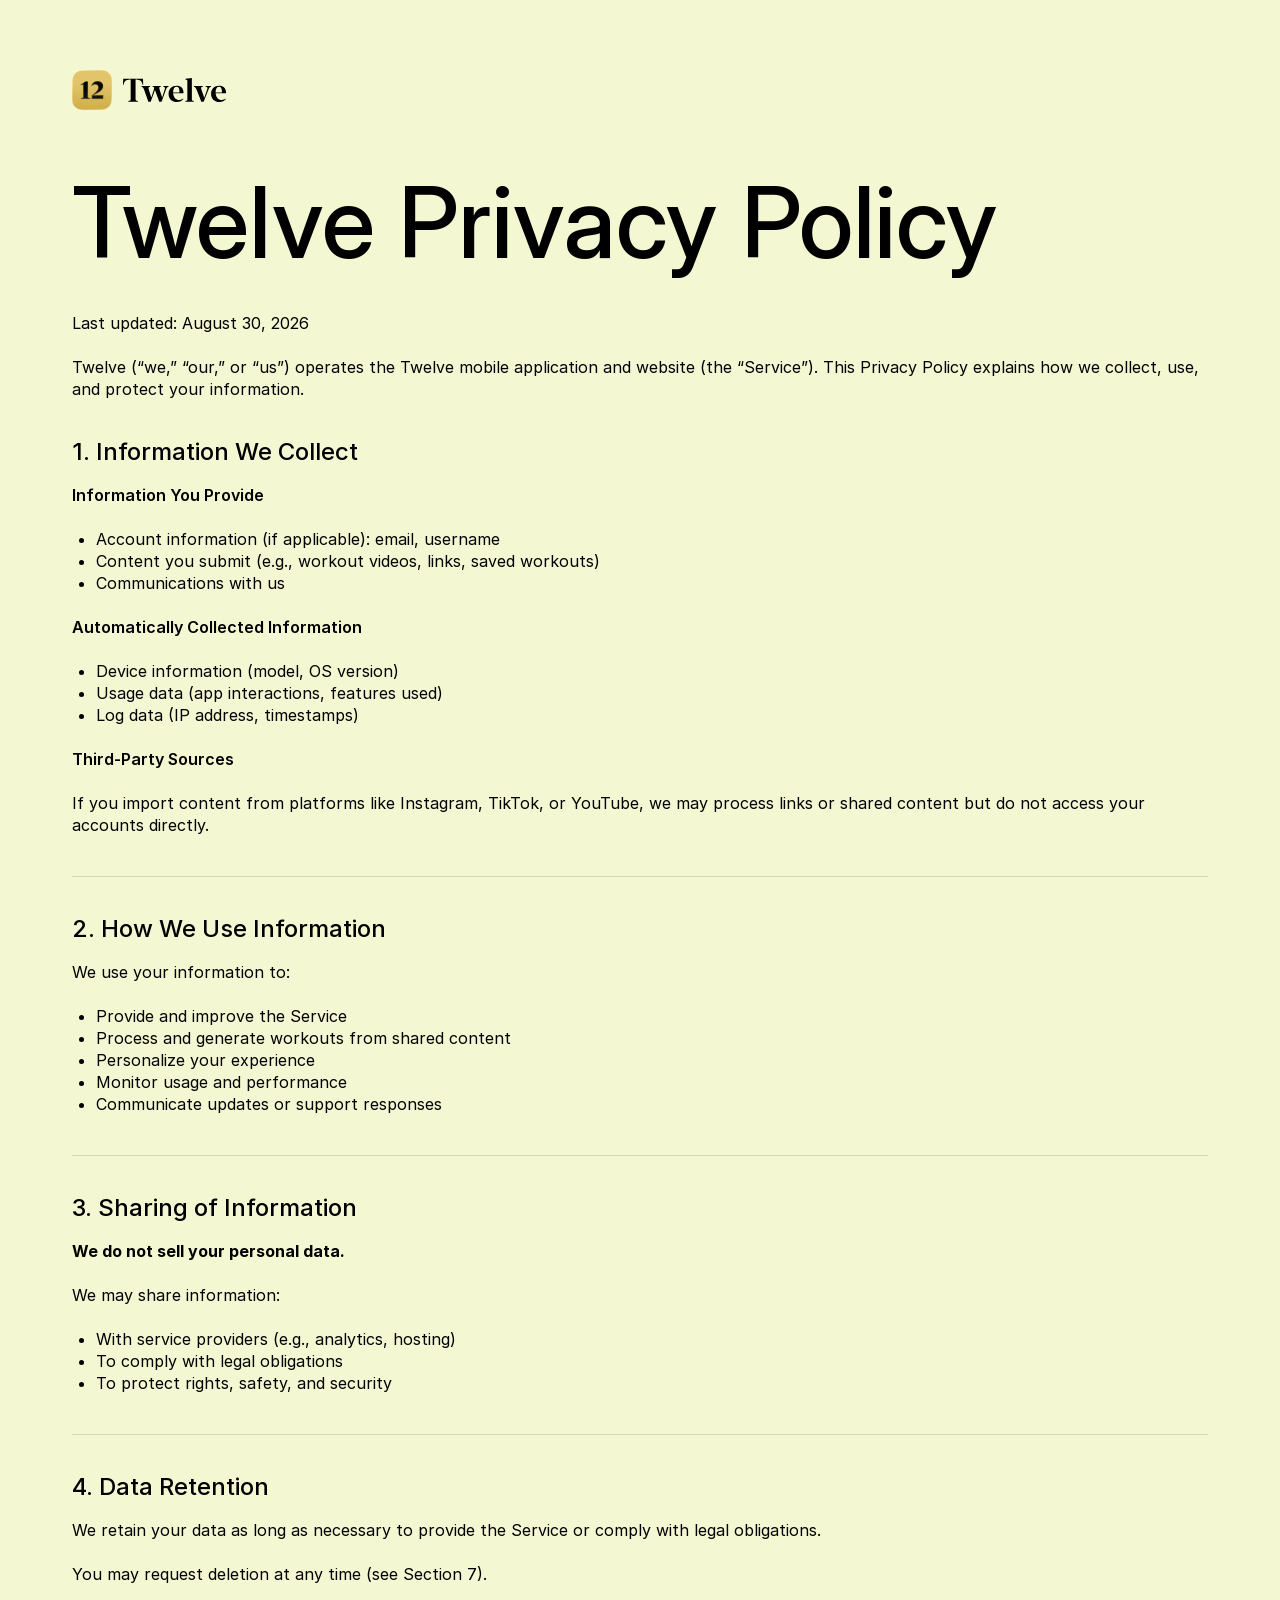
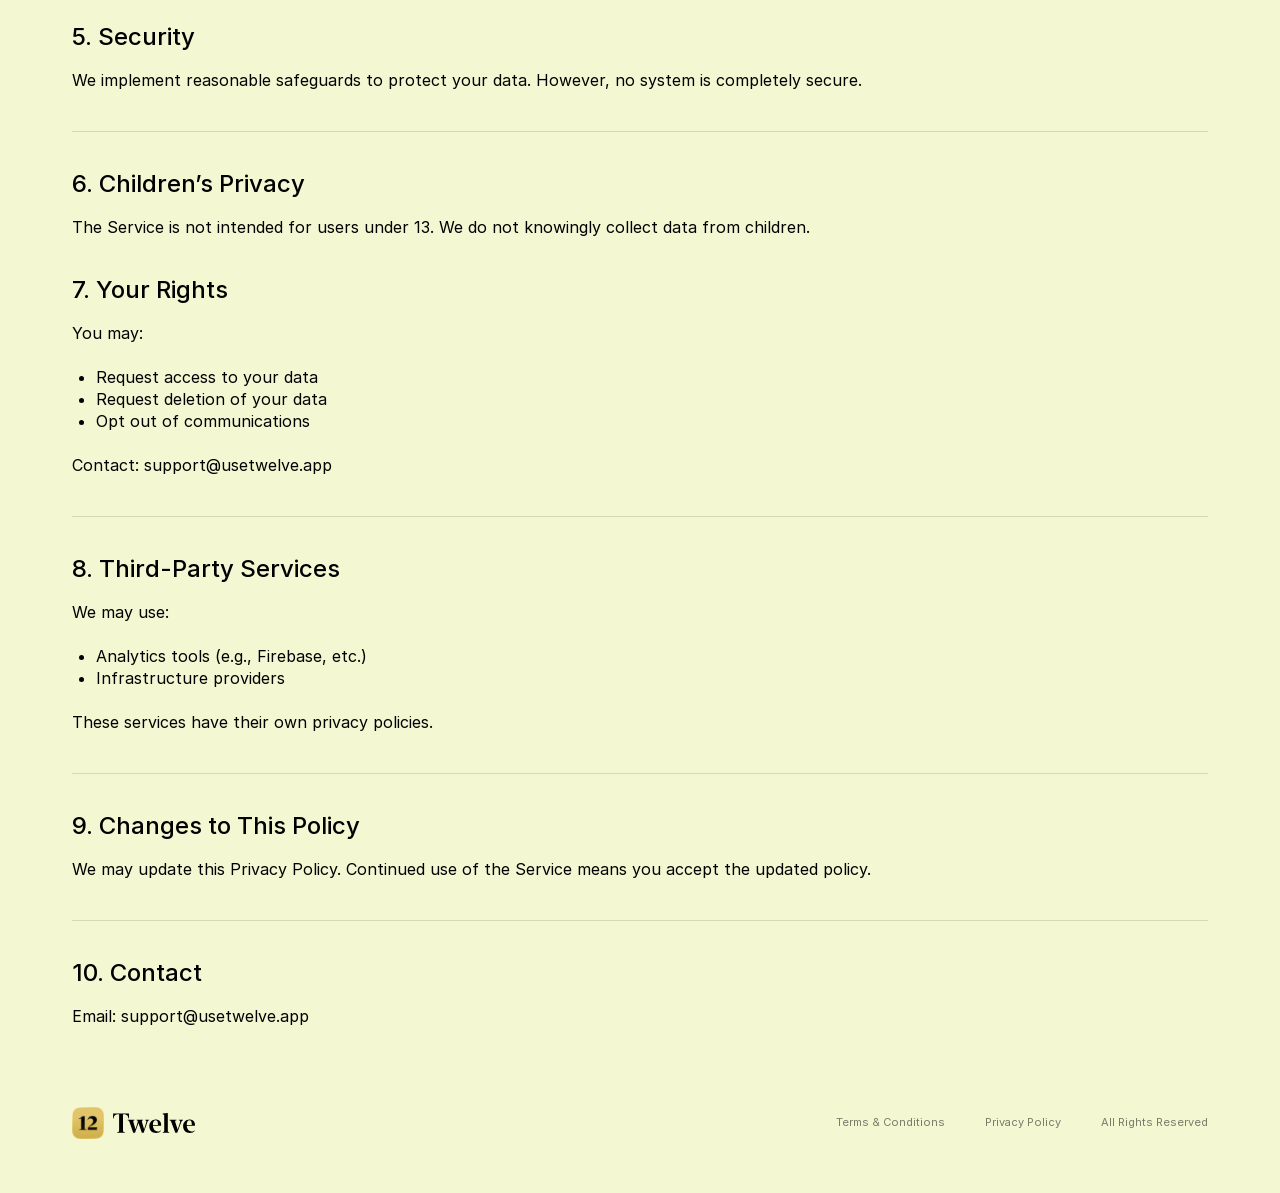
==== privacy.html @ 7c696187 "Add privacy policy and terms pages + site footer" ====
<!DOCTYPE html>
<html lang="en">
<head>
  <meta charset="utf-8" />
  <meta name="viewport" content="width=device-width, initial-scale=1" />
  <title>Privacy Policy — Twelve</title>
  <meta name="description" content="Twelve privacy policy." />
  <link rel="stylesheet" href="legal.css" />
</head>
<body>
  <main class="legal-wrap">
    <a class="logo" href="/" aria-label="Twelve home">
      <img class="mark" src="assets/logo-mark.png" alt="Twelve logo" />
      <img class="wordmark" src="assets/wordmark.svg" alt="Twelve" />
    </a>

    <h1>Twelve Privacy Policy</h1>

    <div class="legal-content">
      <div class="intro">
        <p>Last updated: August 30, 2026</p>
        <p>Twelve (&ldquo;we,&rdquo; &ldquo;our,&rdquo; or &ldquo;us&rdquo;) operates the Twelve mobile application and website (the &ldquo;Service&rdquo;). This Privacy Policy explains how we collect, use, and protect your information.</p>
      </div>

      <section>
        <h2>1. Information We Collect</h2>
        <div>
          <p class="subhead-bold">Information You Provide</p>
          <ul>
            <li>Account information (if applicable): email, username</li>
            <li>Content you submit (e.g., workout videos, links, saved workouts)</li>
            <li>Communications with us</li>
          </ul>
          <p class="subhead-bold">Automatically Collected Information</p>
          <ul>
            <li>Device information (model, OS version)</li>
            <li>Usage data (app interactions, features used)</li>
            <li>Log data (IP address, timestamps)</li>
          </ul>
          <p class="subhead-bold">Third-Party Sources</p>
          <p>If you import content from platforms like Instagram, TikTok, or YouTube, we may process links or shared content but do not access your accounts directly.</p>
        </div>
      </section>

      <hr />

      <section>
        <h2>2. How We Use Information</h2>
        <div>
          <p>We use your information to:</p>
          <ul>
            <li>Provide and improve the Service</li>
            <li>Process and generate workouts from shared content</li>
            <li>Personalize your experience</li>
            <li>Monitor usage and performance</li>
            <li>Communicate updates or support responses</li>
          </ul>
        </div>
      </section>

      <hr />

      <section>
        <h2>3. Sharing of Information</h2>
        <div>
          <p class="bold">We do not sell your personal data.</p>
          <p>We may share information:</p>
          <ul>
            <li>With service providers (e.g., analytics, hosting)</li>
            <li>To comply with legal obligations</li>
            <li>To protect rights, safety, and security</li>
          </ul>
        </div>
      </section>

      <hr />

      <section>
        <h2>4. Data Retention</h2>
        <div>
          <p>We retain your data as long as necessary to provide the Service or comply with legal obligations.</p>
          <p>You may request deletion at any time (see Section 7).</p>
        </div>
      </section>

      <section>
        <h2>5. Security</h2>
        <p>We implement reasonable safeguards to protect your data. However, no system is completely secure.</p>
      </section>

      <hr />

      <section>
        <h2>6. Children&rsquo;s Privacy</h2>
        <p>The Service is not intended for users under 13. We do not knowingly collect data from children.</p>
      </section>

      <section>
        <h2>7. Your Rights</h2>
        <div>
          <p>You may:</p>
          <ul>
            <li>Request access to your data</li>
            <li>Request deletion of your data</li>
            <li>Opt out of communications</li>
          </ul>
          <p>Contact: support@usetwelve.app</p>
        </div>
      </section>

      <hr />

      <section>
        <h2>8. Third-Party Services</h2>
        <div>
          <p>We may use:</p>
          <ul>
            <li>Analytics tools (e.g., Firebase, etc.)</li>
            <li>Infrastructure providers</li>
          </ul>
          <p>These services have their own privacy policies.</p>
        </div>
      </section>

      <hr />

      <section>
        <h2>9. Changes to This Policy</h2>
        <p>We may update this Privacy Policy. Continued use of the Service means you accept the updated policy.</p>
      </section>

      <hr />

      <section>
        <h2>10. Contact</h2>
        <p>Email: support@usetwelve.app</p>
      </section>
    </div>
  </main>

  <footer>
    <div class="credits">
      <a class="footer-logo" href="/" aria-label="Twelve home">
        <img class="mark" src="assets/logo-mark.png" alt="" />
        <img class="wordmark" src="assets/wordmark.svg" alt="Twelve" />
      </a>
      <div class="links">
        <a href="/terms-conditions">Terms &amp; Conditions</a>
        <a href="/privacy">Privacy Policy</a>
        <span>All Rights Reserved</span>
      </div>
    </div>
  </footer>
</body>
</html>
---- legal.css ----
/* Shared styles for Twelve legal pages */
@font-face {
  font-family: "Inter";
  src: url("assets/Inter-Regular.woff2") format("woff2");
  font-weight: 400; font-style: normal; font-display: swap;
}
@font-face {
  font-family: "Inter";
  src: url("assets/Inter-Medium.woff2") format("woff2");
  font-weight: 500; font-style: normal; font-display: swap;
}
@font-face {
  font-family: "Inter";
  src: url("assets/Inter-SemiBold.woff2") format("woff2");
  font-weight: 600; font-style: normal; font-display: swap;
}
@font-face {
  font-family: "Inter";
  src: url("assets/Inter-Bold.woff2") format("woff2");
  font-weight: 700; font-style: normal; font-display: swap;
}
@font-face {
  font-family: "Inter Display";
  src: url("assets/InterDisplay-Medium.woff2") format("woff2");
  font-weight: 500; font-style: normal; font-display: swap;
}

* { margin: 0; padding: 0; box-sizing: border-box; }

body {
  background: #f3f7d2;
  color: #000;
  font-family: "Inter", -apple-system, BlinkMacSystemFont, sans-serif;
}

.legal-wrap {
  max-width: 1280px;
  margin: 0 auto;
  padding: 0 72px;
}

.logo {
  display: inline-block;
  position: relative;
  margin-top: 70px;
  width: 156px;
  height: 40px;
}
.logo .mark { position: absolute; left: 0; top: 0; width: 40px; height: 40px; }
.logo .wordmark { position: absolute; left: 50.65px; top: 7.73px; width: 103.19px; height: 24.58px; }

h1 {
  font-family: "Inter Display", "Inter", sans-serif;
  font-weight: 500;
  font-size: 98px;
  line-height: 1;
  margin-top: 60px; /* logo bottom (110) -> h1 top (170) */
  word-break: break-word;
}

.legal-content {
  margin-top: 40px;
  display: flex;
  flex-direction: column;
  gap: 40px;
  padding-bottom: 80px;
}

.intro { font-size: 16px; line-height: 22px; }
.intro p + p { margin-top: 22px; }

section { display: flex; flex-direction: column; gap: 20px; }
section h2 { font-weight: 500; font-size: 24px; line-height: 1; }
section p, section li { font-size: 16px; line-height: 22px; }
section p + p, section ul + p, section p + ul { margin-top: 22px; }
section ul { list-style: disc; padding-left: 24px; }
section .subhead-bold { font-weight: 600; }
section .bold { font-weight: 700; }

hr {
  border: none;
  border-top: 1px solid rgba(0, 0, 0, 0.12);
  width: 100%;
}

footer {
  padding: 0 72px 54px;
  max-width: 1280px;
  margin: 0 auto;
}
footer .credits {
  display: flex;
  align-items: center;
  justify-content: space-between;
  max-width: 1500px;
  width: 100%;
}
footer .footer-logo { position: relative; width: 124.8px; height: 32px; display: block; }
footer .footer-logo .mark { position: absolute; left: 0; top: 0; width: 32px; height: 32px; }
footer .footer-logo .wordmark { position: absolute; left: 40.52px; top: 6.19px; width: 82.55px; height: 19.66px; }
footer .links {
  display: flex;
  gap: 40px;
  align-items: center;
  font-size: 11px;
  line-height: 1.4;
  color: rgba(0, 0, 0, 0.5);
  white-space: nowrap;
}
footer .links a { color: inherit; text-decoration: none; }
footer .links a:hover { text-decoration: underline; }

@media (max-width: 860px) {
  .legal-wrap { padding: 0 16px; }
  .logo { margin-top: 50px; }
  h1 { font-size: 44px; margin-top: 50px; }
  .legal-content { margin-top: 36px; }

  footer { padding: 40px 16px; }
  footer .credits {
    flex-direction: column;
    gap: 39px;
    align-items: center;
  }
  footer .credits { flex-direction: column-reverse; }
  footer .links { width: 100%; justify-content: space-between; gap: 0; }
}
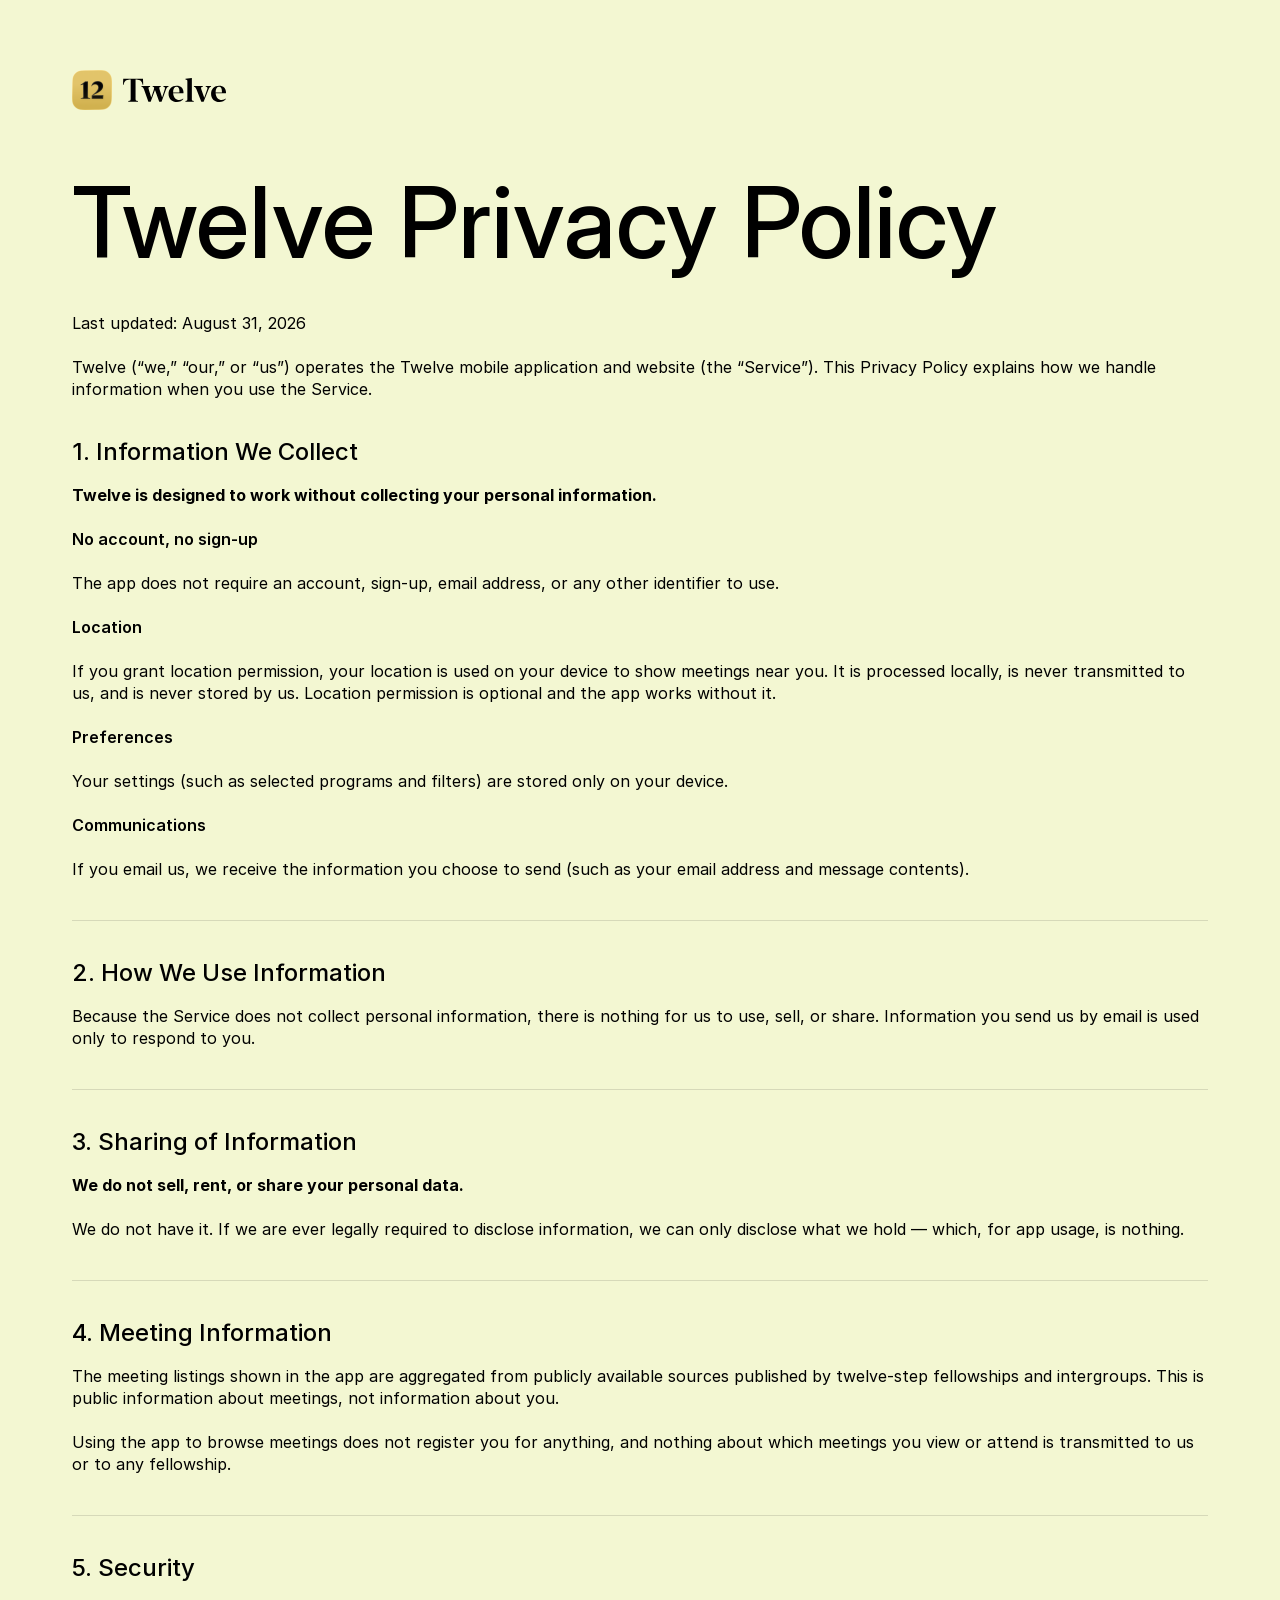
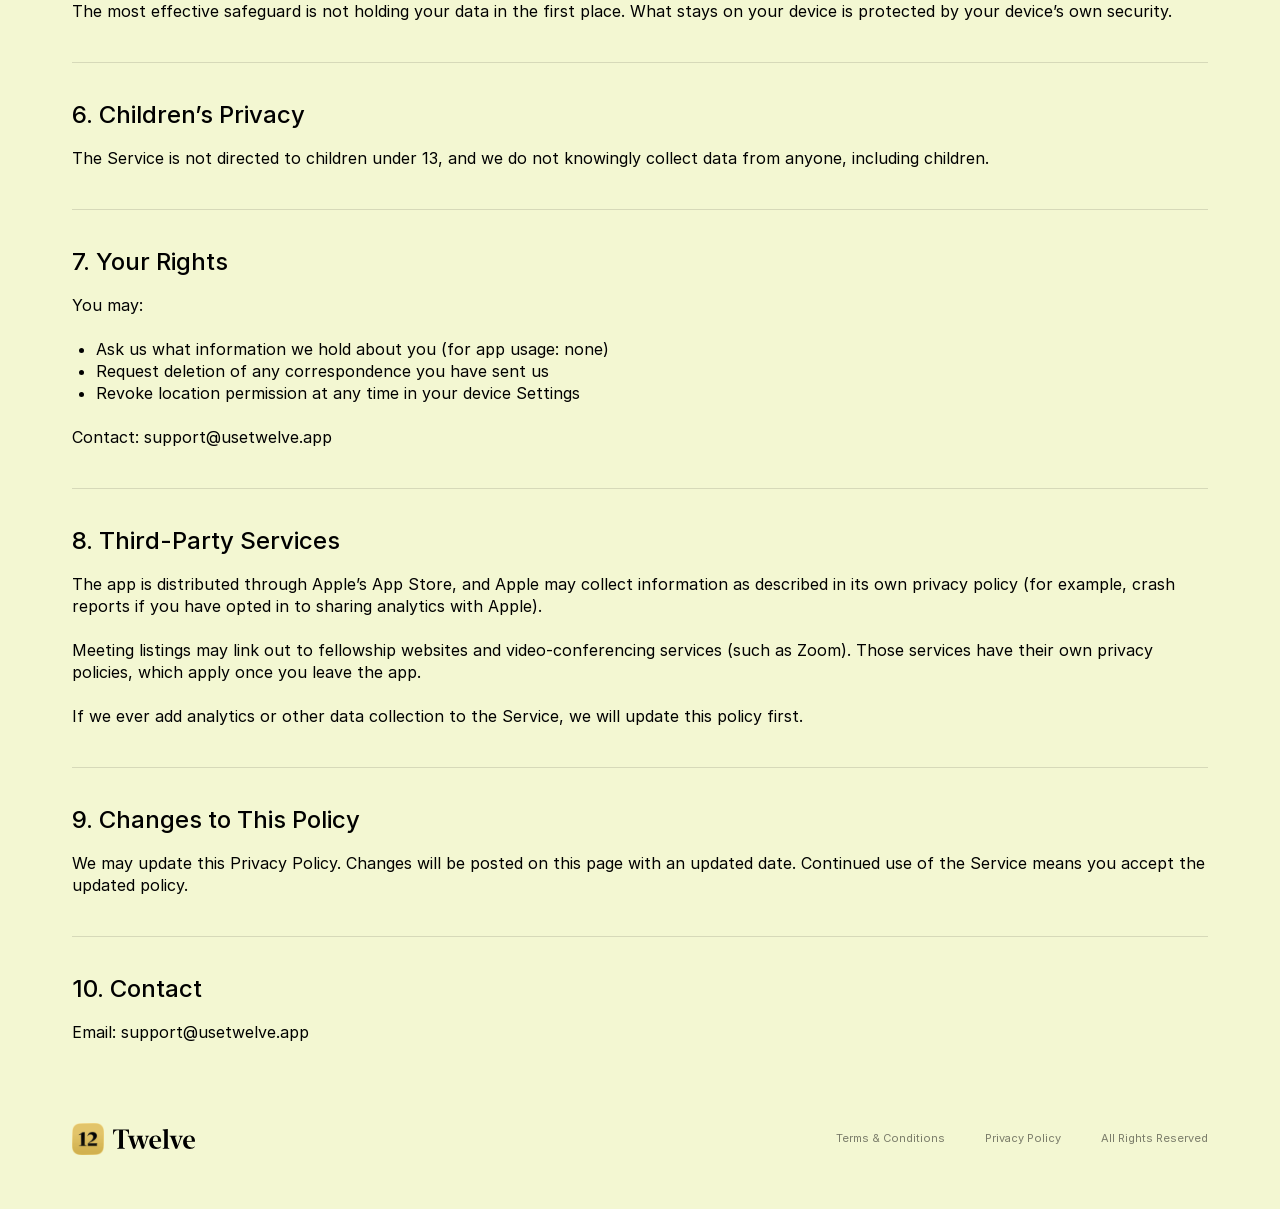
==== commit bab92e86: "Rewrite privacy + terms for Twelve (meeting directory), replacing template copy" ====
--- a/privacy.html
+++ b/privacy.html
@@ -18,27 +18,22 @@
 
     <div class="legal-content">
       <div class="intro">
-        <p>Last updated: August 30, 2026</p>
-        <p>Twelve (&ldquo;we,&rdquo; &ldquo;our,&rdquo; or &ldquo;us&rdquo;) operates the Twelve mobile application and website (the &ldquo;Service&rdquo;). This Privacy Policy explains how we collect, use, and protect your information.</p>
+        <p>Last updated: August 31, 2026</p>
+        <p>Twelve (&ldquo;we,&rdquo; &ldquo;our,&rdquo; or &ldquo;us&rdquo;) operates the Twelve mobile application and website (the &ldquo;Service&rdquo;). This Privacy Policy explains how we handle information when you use the Service.</p>
       </div>
 
       <section>
         <h2>1. Information We Collect</h2>
         <div>
-          <p class="subhead-bold">Information You Provide</p>
-          <ul>
-            <li>Account information (if applicable): email, username</li>
-            <li>Content you submit (e.g., workout videos, links, saved workouts)</li>
-            <li>Communications with us</li>
-          </ul>
-          <p class="subhead-bold">Automatically Collected Information</p>
-          <ul>
-            <li>Device information (model, OS version)</li>
-            <li>Usage data (app interactions, features used)</li>
-            <li>Log data (IP address, timestamps)</li>
-          </ul>
-          <p class="subhead-bold">Third-Party Sources</p>
-          <p>If you import content from platforms like Instagram, TikTok, or YouTube, we may process links or shared content but do not access your accounts directly.</p>
+          <p class="bold">Twelve is designed to work without collecting your personal information.</p>
+          <p class="subhead-bold">No account, no sign-up</p>
+          <p>The app does not require an account, sign-up, email address, or any other identifier to use.</p>
+          <p class="subhead-bold">Location</p>
+          <p>If you grant location permission, your location is used on your device to show meetings near you. It is processed locally, is never transmitted to us, and is never stored by us. Location permission is optional and the app works without it.</p>
+          <p class="subhead-bold">Preferences</p>
+          <p>Your settings (such as selected programs and filters) are stored only on your device.</p>
+          <p class="subhead-bold">Communications</p>
+          <p>If you email us, we receive the information you choose to send (such as your email address and message contents).</p>
         </div>
       </section>
 
@@ -47,14 +42,7 @@
       <section>
         <h2>2. How We Use Information</h2>
         <div>
-          <p>We use your information to:</p>
-          <ul>
-            <li>Provide and improve the Service</li>
-            <li>Process and generate workouts from shared content</li>
-            <li>Personalize your experience</li>
-            <li>Monitor usage and performance</li>
-            <li>Communicate updates or support responses</li>
-          </ul>
+          <p>Because the Service does not collect personal information, there is nothing for us to use, sell, or share. Information you send us by email is used only to respond to you.</p>
         </div>
       </section>
 
@@ -63,46 +51,45 @@
       <section>
         <h2>3. Sharing of Information</h2>
         <div>
-          <p class="bold">We do not sell your personal data.</p>
-          <p>We may share information:</p>
-          <ul>
-            <li>With service providers (e.g., analytics, hosting)</li>
-            <li>To comply with legal obligations</li>
-            <li>To protect rights, safety, and security</li>
-          </ul>
+          <p class="bold">We do not sell, rent, or share your personal data.</p>
+          <p>We do not have it. If we are ever legally required to disclose information, we can only disclose what we hold &mdash; which, for app usage, is nothing.</p>
         </div>
       </section>
 
       <hr />
 
       <section>
-        <h2>4. Data Retention</h2>
+        <h2>4. Meeting Information</h2>
         <div>
-          <p>We retain your data as long as necessary to provide the Service or comply with legal obligations.</p>
-          <p>You may request deletion at any time (see Section 7).</p>
+          <p>The meeting listings shown in the app are aggregated from publicly available sources published by twelve-step fellowships and intergroups. This is public information about meetings, not information about you.</p>
+          <p>Using the app to browse meetings does not register you for anything, and nothing about which meetings you view or attend is transmitted to us or to any fellowship.</p>
         </div>
       </section>
 
+      <hr />
+
       <section>
         <h2>5. Security</h2>
-        <p>We implement reasonable safeguards to protect your data. However, no system is completely secure.</p>
+        <p>The most effective safeguard is not holding your data in the first place. What stays on your device is protected by your device&rsquo;s own security.</p>
       </section>
 
       <hr />
 
       <section>
         <h2>6. Children&rsquo;s Privacy</h2>
-        <p>The Service is not intended for users under 13. We do not knowingly collect data from children.</p>
+        <p>The Service is not directed to children under 13, and we do not knowingly collect data from anyone, including children.</p>
       </section>
+
+      <hr />
 
       <section>
         <h2>7. Your Rights</h2>
         <div>
           <p>You may:</p>
           <ul>
-            <li>Request access to your data</li>
-            <li>Request deletion of your data</li>
-            <li>Opt out of communications</li>
+            <li>Ask us what information we hold about you (for app usage: none)</li>
+            <li>Request deletion of any correspondence you have sent us</li>
+            <li>Revoke location permission at any time in your device Settings</li>
           </ul>
           <p>Contact: support@usetwelve.app</p>
         </div>
@@ -113,12 +100,9 @@
       <section>
         <h2>8. Third-Party Services</h2>
         <div>
-          <p>We may use:</p>
-          <ul>
-            <li>Analytics tools (e.g., Firebase, etc.)</li>
-            <li>Infrastructure providers</li>
-          </ul>
-          <p>These services have their own privacy policies.</p>
+          <p>The app is distributed through Apple&rsquo;s App Store, and Apple may collect information as described in its own privacy policy (for example, crash reports if you have opted in to sharing analytics with Apple).</p>
+          <p>Meeting listings may link out to fellowship websites and video-conferencing services (such as Zoom). Those services have their own privacy policies, which apply once you leave the app.</p>
+          <p>If we ever add analytics or other data collection to the Service, we will update this policy first.</p>
         </div>
       </section>
 
@@ -126,7 +110,7 @@
 
       <section>
         <h2>9. Changes to This Policy</h2>
-        <p>We may update this Privacy Policy. Continued use of the Service means you accept the updated policy.</p>
+        <p>We may update this Privacy Policy. Changes will be posted on this page with an updated date. Continued use of the Service means you accept the updated policy.</p>
       </section>
 
       <hr />
